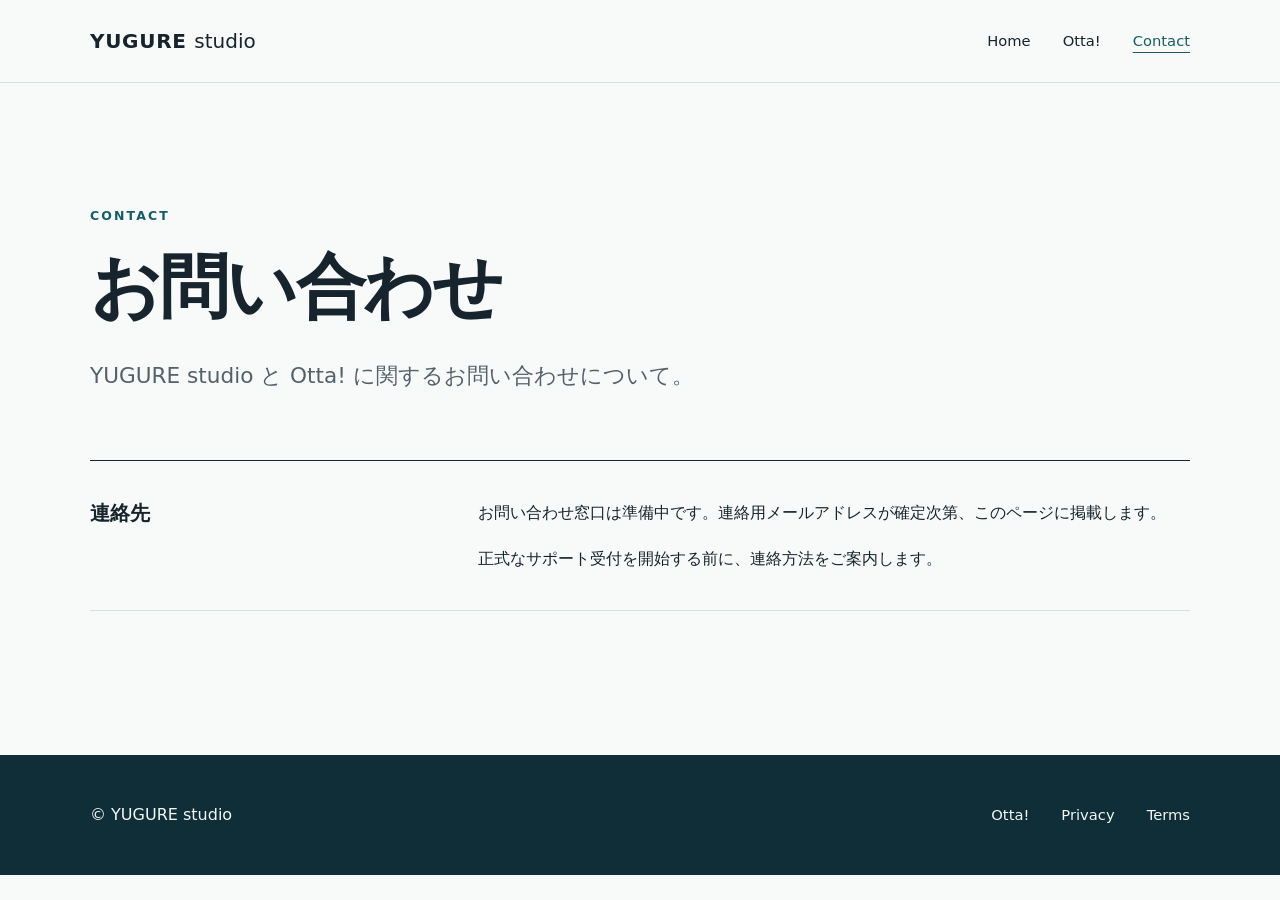
==== contact/index.html @ 0eb9c35b "Add files via upload" ====
<!doctype html>
<html lang="ja"><head><meta charset="utf-8"><meta name="viewport" content="width=device-width, initial-scale=1"><meta name="description" content="YUGURE studio へのお問い合わせ。"><title>お問い合わせ | YUGURE studio</title><link rel="icon" type="image/svg+xml" href="../assets/favicon.svg"><link rel="stylesheet" href="../assets/style.css"></head><body><a class="skip" href="#main">本文へ移動</a><header class="site-header"><div class="wrap header-inner"><a class="brand" href="../">YUGURE <span>studio</span></a><nav aria-label="メインメニュー"><a href="../">Home</a><a href="../apps/otta/">Otta!</a><a aria-current="page" href="./">Contact</a></nav></div></header><main id="main" class="wrap page"><p class="eyebrow">CONTACT</p><h1>お問い合わせ</h1><p class="page-lead">YUGURE studio と Otta! に関するお問い合わせについて。</p><div class="rule"></div><section class="content-grid"><h2>連絡先</h2><div><p>お問い合わせ窓口は準備中です。連絡用メールアドレスが確定次第、このページに掲載します。</p><p>正式なサポート受付を開始する前に、連絡方法をご案内します。</p></div></section></main><footer class="footer"><div class="wrap footer-inner"><span>© YUGURE studio</span><div><a href="../apps/otta/">Otta!</a><a href="../apps/otta/privacy/">Privacy</a><a href="../apps/otta/terms/">Terms</a></div></div></footer></body></html>
---- assets/style.css ----
:root{color-scheme:light;--ink:#17242d;--muted:#55616a;--line:#d7dfdf;--paper:#f8faf9;--accent:#185d65;--dark:#102e38}*{box-sizing:border-box}html{scroll-behavior:smooth}body{margin:0;background:var(--paper);color:var(--ink);font-family:system-ui,-apple-system,"Yu Gothic",Meiryo,sans-serif;font-size:1rem;line-height:1.85}a{color:inherit}a:focus-visible{outline:3px solid #f2a651;outline-offset:4px}.wrap{width:min(100% - 3rem,1100px);margin-inline:auto}.skip{position:absolute;left:1rem;top:-5rem;background:#fff;padding:.5rem 1rem;z-index:10}.skip:focus{top:1rem}.site-header{border-bottom:1px solid var(--line);background:rgba(248,250,249,.96)}.header-inner{min-height:82px;display:flex;align-items:center;justify-content:space-between;gap:2rem}.brand{text-decoration:none;font-size:1.25rem;font-weight:800;letter-spacing:.035em;white-space:nowrap}.brand span{font-weight:400;letter-spacing:0}.site-header nav,.footer-inner>div{display:flex;gap:clamp(.8rem,3vw,2rem);align-items:center}.site-header nav a,.footer a{text-decoration:none;font-size:.92rem}.site-header nav a:hover,.site-header nav a[aria-current],.footer a:hover{color:var(--accent);text-decoration:underline;text-underline-offset:.4em}.hero{padding-block:clamp(5rem,12vw,10rem) clamp(5rem,10vw,8rem)}.eyebrow{color:var(--accent);font-size:.78rem;font-weight:800;letter-spacing:.17em;line-height:1.5}.hero h1{font-size:clamp(2.35rem,6vw,5rem);line-height:1.35;letter-spacing:-.045em;margin:1.3rem 0 1.6rem}.lead,.page-lead{font-size:clamp(1.05rem,2vw,1.35rem);line-height:1.9;color:var(--muted);max-width:42rem}.button{display:inline-flex;align-items:center;gap:2rem;margin-top:2rem;padding:.8rem 1.5rem;background:var(--dark);color:white;text-decoration:none;font-weight:700;border-radius:4px}.button:hover{background:var(--accent)}.section{padding-bottom:clamp(5rem,10vw,9rem)}.section-heading{border-top:1px solid var(--ink);padding-top:1.4rem}.section-heading h2{font-size:clamp(2rem,4vw,3rem);margin:.2rem 0 2rem}.feature{display:grid;grid-template-columns:1fr 1fr;background:#e8f0ef;min-height:340px}.feature>div:first-child{padding:clamp(1.5rem,5vw,4rem)}.feature h3{font-size:clamp(1.4rem,2.5vw,2rem);line-height:1.45;margin:1rem 0}.feature p:not(.tag){color:var(--muted);max-width:34rem}.tag{display:inline-block;border:1px solid var(--accent);color:var(--accent);border-radius:2px;padding:.1rem .7rem;font-size:.8rem;font-weight:700}.text-link{font-weight:700;text-underline-offset:.3em}.motif{position:relative;overflow:hidden;background:#d7e6e5}.motif svg{position:absolute;inset:0;width:100%;height:100%;fill:none;stroke:var(--accent);stroke-width:2;stroke-dasharray:7 9}.route-dot{position:absolute;width:17px;height:17px;border:4px solid var(--accent);border-radius:50%;background:#fff;z-index:1}.route-dot.one{left:16%;top:69%}.route-dot.two{left:48%;top:47%}.route-dot.three{left:80%;top:25%}.page{padding-block:clamp(4rem,9vw,7rem) clamp(6rem,12vw,9rem);min-height:65vh}.page h1{font-size:clamp(2.3rem,5.5vw,4.5rem);line-height:1.3;letter-spacing:-.04em;margin:1rem 0}.rule{border-top:1px solid var(--ink);margin:4rem 0 0}.content-grid{display:grid;grid-template-columns:minmax(180px,1fr) minmax(0,2fr);gap:2rem;border-bottom:1px solid var(--line);padding:2.3rem 0}.content-grid h2,.legal h2{font-size:1.25rem;line-height:1.5;margin:0}.content-grid p:first-child{margin-top:0}.content-grid p:last-child{margin-bottom:0}.link-list{display:grid}.link-list a{display:flex;justify-content:space-between;border-bottom:1px solid var(--line);padding:.55rem 0;text-decoration:none;font-weight:700}.link-list a:first-child{padding-top:0}.link-list a:hover{color:var(--accent)}.legal{max-width:850px}.legal .page-lead{margin-bottom:2.5rem}.notice{border-left:4px solid var(--accent);padding:1.2rem 1.5rem;background:#e8f0ef;margin:2.5rem 0 4rem}.notice p{margin:.35rem 0 0}.legal section{border-top:1px solid var(--line);padding:2rem 0}.legal section p{color:var(--muted);margin:.8rem 0 0}.legal section a{text-underline-offset:.25em}.back{margin-top:3rem}.footer{background:var(--dark);color:#f1f7f6}.footer-inner{min-height:120px;display:flex;justify-content:space-between;align-items:center;gap:1.5rem}.footer a:hover{color:#a9dddd}@media(max-width:700px){.wrap{width:min(100% - 2rem,1100px)}.header-inner{min-height:72px;align-items:flex-start;flex-direction:column;justify-content:center;gap:.4rem;padding-block:.75rem}.site-header nav{gap:1.25rem}.feature,.content-grid{grid-template-columns:1fr}.motif{min-height:220px}.content-grid{gap:.8rem}.footer-inner{padding-block:2rem;align-items:flex-start;flex-direction:column;min-height:0}.hero{padding-top:5rem}}@media(prefers-reduced-motion:reduce){html{scroll-behavior:auto}}
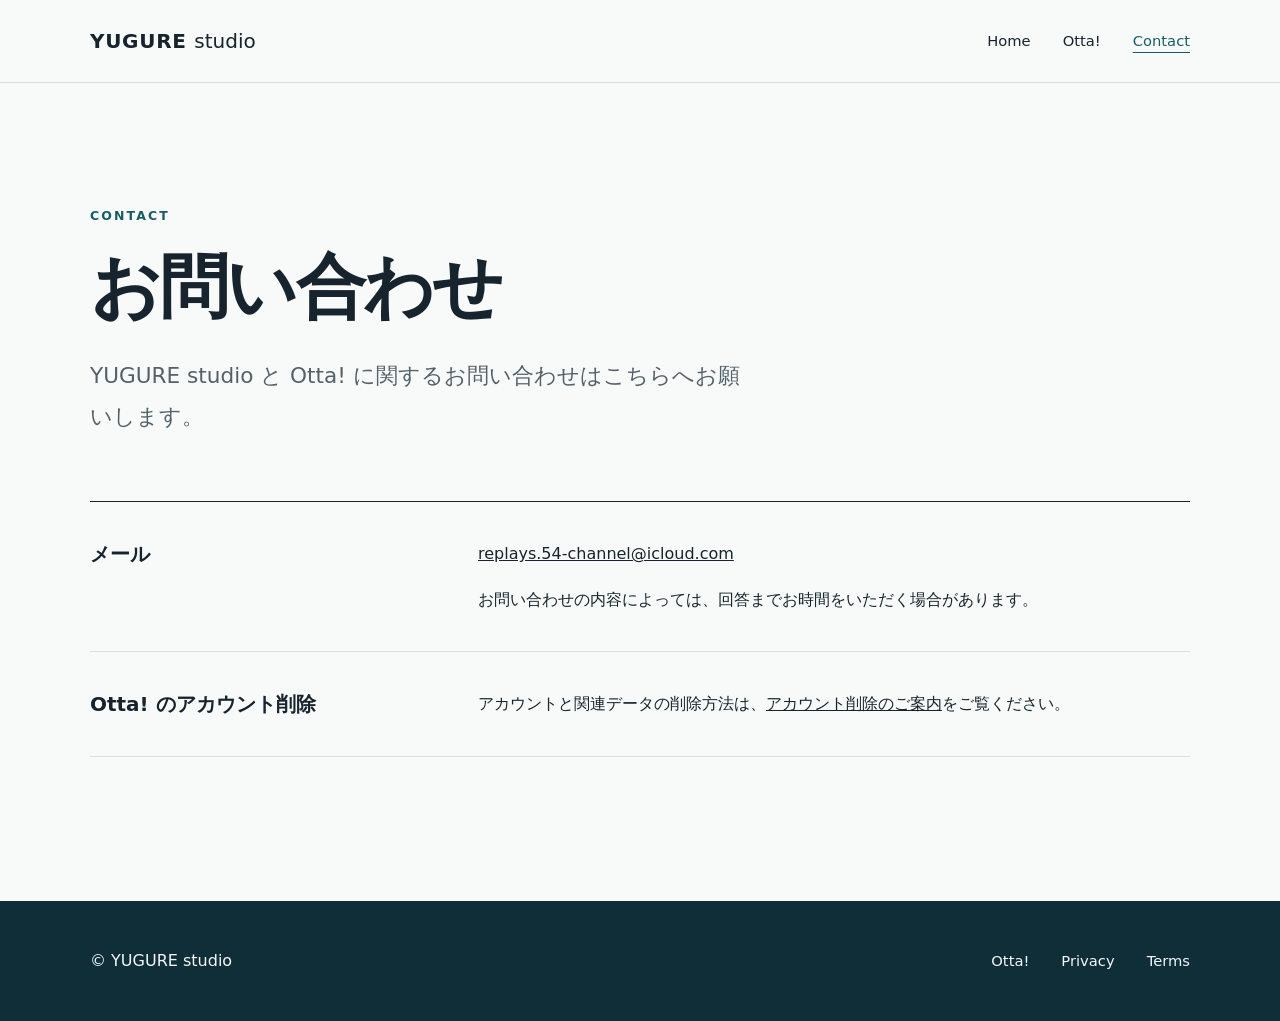
==== commit aa60763d: "Add files via upload" ====
--- a/contact/index.html
+++ b/contact/index.html
@@ -1,2 +1,8 @@
 <!doctype html>
-<html lang="ja"><head><meta charset="utf-8"><meta name="viewport" content="width=device-width, initial-scale=1"><meta name="description" content="YUGURE studio へのお問い合わせ。"><title>お問い合わせ | YUGURE studio</title><link rel="icon" type="image/svg+xml" href="../assets/favicon.svg"><link rel="stylesheet" href="../assets/style.css"></head><body><a class="skip" href="#main">本文へ移動</a><header class="site-header"><div class="wrap header-inner"><a class="brand" href="../">YUGURE <span>studio</span></a><nav aria-label="メインメニュー"><a href="../">Home</a><a href="../apps/otta/">Otta!</a><a aria-current="page" href="./">Contact</a></nav></div></header><main id="main" class="wrap page"><p class="eyebrow">CONTACT</p><h1>お問い合わせ</h1><p class="page-lead">YUGURE studio と Otta! に関するお問い合わせについて。</p><div class="rule"></div><section class="content-grid"><h2>連絡先</h2><div><p>お問い合わせ窓口は準備中です。連絡用メールアドレスが確定次第、このページに掲載します。</p><p>正式なサポート受付を開始する前に、連絡方法をご案内します。</p></div></section></main><footer class="footer"><div class="wrap footer-inner"><span>© YUGURE studio</span><div><a href="../apps/otta/">Otta!</a><a href="../apps/otta/privacy/">Privacy</a><a href="../apps/otta/terms/">Terms</a></div></div></footer></body></html>
+<html lang="ja">
+<head><meta charset="utf-8"><meta name="viewport" content="width=device-width, initial-scale=1"><meta name="description" content="YUGURE studio と Otta! へのお問い合わせ。"><title>お問い合わせ | YUGURE studio</title><link rel="icon" type="image/svg+xml" href="../assets/favicon.svg"><link rel="stylesheet" href="../assets/style.css"></head>
+<body><a class="skip" href="#main">本文へ移動</a><header class="site-header"><div class="wrap header-inner"><a class="brand" href="../">YUGURE <span>studio</span></a><nav aria-label="メインメニュー"><a href="../">Home</a><a href="../apps/otta/">Otta!</a><a aria-current="page" href="./">Contact</a></nav></div></header>
+<main id="main" class="wrap page"><p class="eyebrow">CONTACT</p><h1>お問い合わせ</h1><p class="page-lead">YUGURE studio と Otta! に関するお問い合わせはこちらへお願いします。</p><div class="rule"></div>
+<section class="content-grid"><h2>メール</h2><div><p><a href="mailto:replays.54-channel@icloud.com">replays.54-channel@icloud.com</a></p><p>お問い合わせの内容によっては、回答までお時間をいただく場合があります。</p></div></section>
+<section class="content-grid"><h2>Otta! のアカウント削除</h2><div><p>アカウントと関連データの削除方法は、<a href="../apps/otta/account-deletion/">アカウント削除のご案内</a>をご覧ください。</p></div></section>
+</main><footer class="footer"><div class="wrap footer-inner"><span>© YUGURE studio</span><div><a href="../apps/otta/">Otta!</a><a href="../apps/otta/privacy/">Privacy</a><a href="../apps/otta/terms/">Terms</a></div></div></footer></body></html>
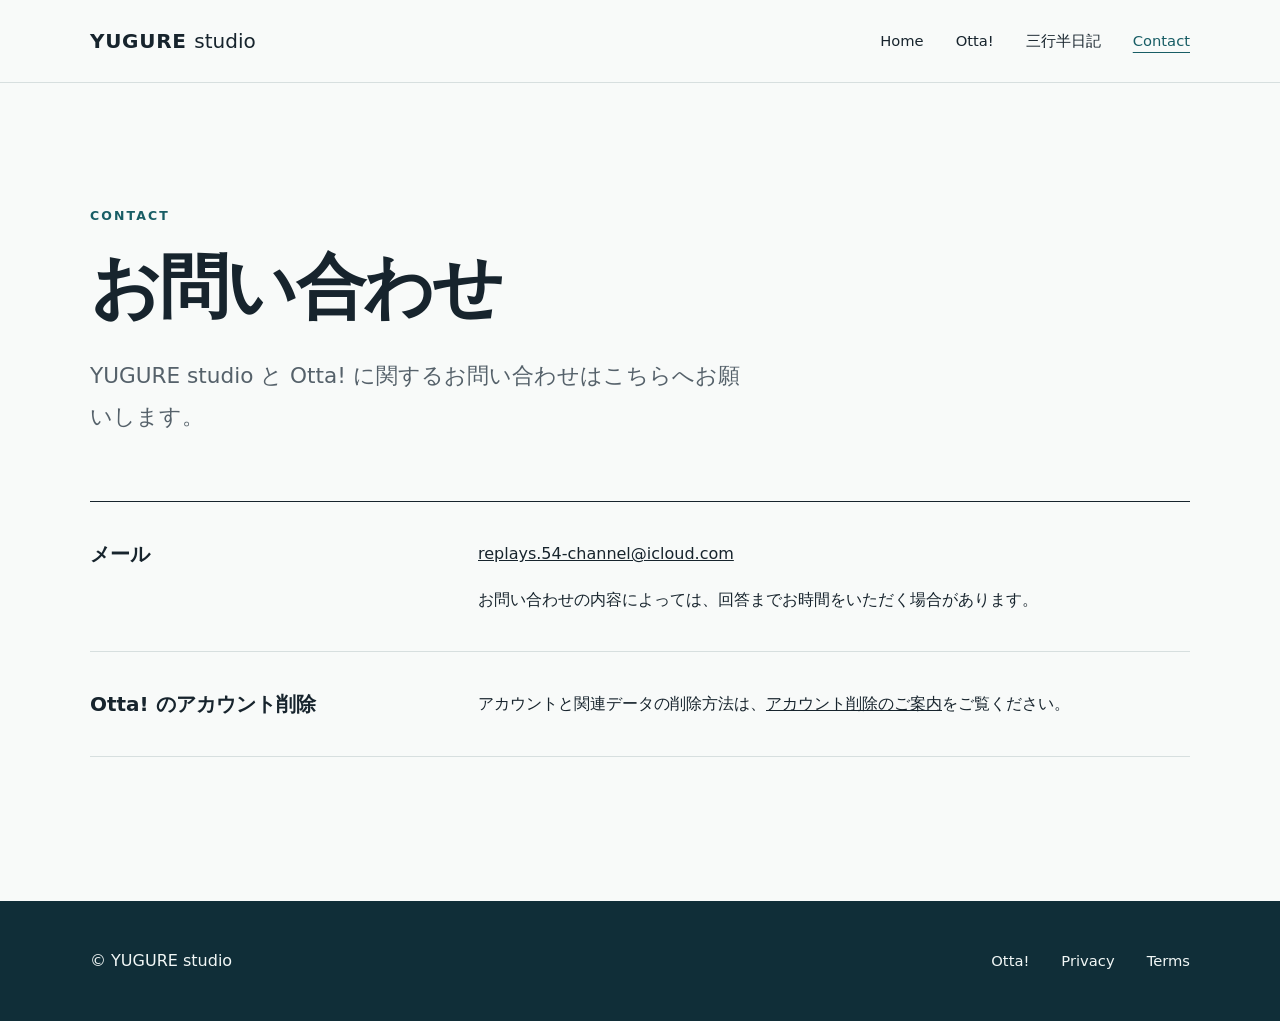
==== commit 6e949988: "Align navigation across public pages" ====
--- a/contact/index.html
+++ b/contact/index.html
@@ -1,8 +1,8 @@
 <!doctype html>
-<html lang="ja">
-<head><meta charset="utf-8"><meta name="viewport" content="width=device-width, initial-scale=1"><meta name="description" content="YUGURE studio と Otta! へのお問い合わせ。"><title>お問い合わせ | YUGURE studio</title><link rel="icon" type="image/svg+xml" href="../assets/favicon.svg"><link rel="stylesheet" href="../assets/style.css"></head>
-<body><a class="skip" href="#main">本文へ移動</a><header class="site-header"><div class="wrap header-inner"><a class="brand" href="../">YUGURE <span>studio</span></a><nav aria-label="メインメニュー"><a href="../">Home</a><a href="../apps/otta/">Otta!</a><a aria-current="page" href="./">Contact</a></nav></div></header>
+<html lang="ja"><head><meta charset="utf-8"><meta name="viewport" content="width=device-width, initial-scale=1"><meta name="description" content="YUGURE studio と Otta! へのお問い合わせ。"><title>お問い合わせ | YUGURE studio</title><link rel="icon" type="image/svg+xml" href="../assets/favicon.svg"><link rel="stylesheet" href="../assets/style.css"></head>
+<body><a class="skip" href="#main">本文へ移動</a><header class="site-header"><div class="wrap header-inner"><a class="brand" href="../">YUGURE <span>studio</span></a><nav aria-label="メインメニュー"><a href="/">Home</a><a href="/apps/otta/">Otta!</a><a href="/apps/mikudari/">三行半日記</a><a aria-current="page" href="/contact/">Contact</a></nav></div></header>
 <main id="main" class="wrap page"><p class="eyebrow">CONTACT</p><h1>お問い合わせ</h1><p class="page-lead">YUGURE studio と Otta! に関するお問い合わせはこちらへお願いします。</p><div class="rule"></div>
 <section class="content-grid"><h2>メール</h2><div><p><a href="mailto:replays.54-channel@icloud.com">replays.54-channel@icloud.com</a></p><p>お問い合わせの内容によっては、回答までお時間をいただく場合があります。</p></div></section>
 <section class="content-grid"><h2>Otta! のアカウント削除</h2><div><p>アカウントと関連データの削除方法は、<a href="../apps/otta/account-deletion/">アカウント削除のご案内</a>をご覧ください。</p></div></section>
-</main><footer class="footer"><div class="wrap footer-inner"><span>© YUGURE studio</span><div><a href="../apps/otta/">Otta!</a><a href="../apps/otta/privacy/">Privacy</a><a href="../apps/otta/terms/">Terms</a></div></div></footer></body></html>
+</main><footer class="footer"><div class="wrap footer-inner"><span>© YUGURE studio</span><div><a href="../apps/otta/">Otta!</a><a href="../apps/otta/privacy/">Privacy</a><a href="../apps/otta/terms/">Terms</a></div></div></footer>
+</body></html>
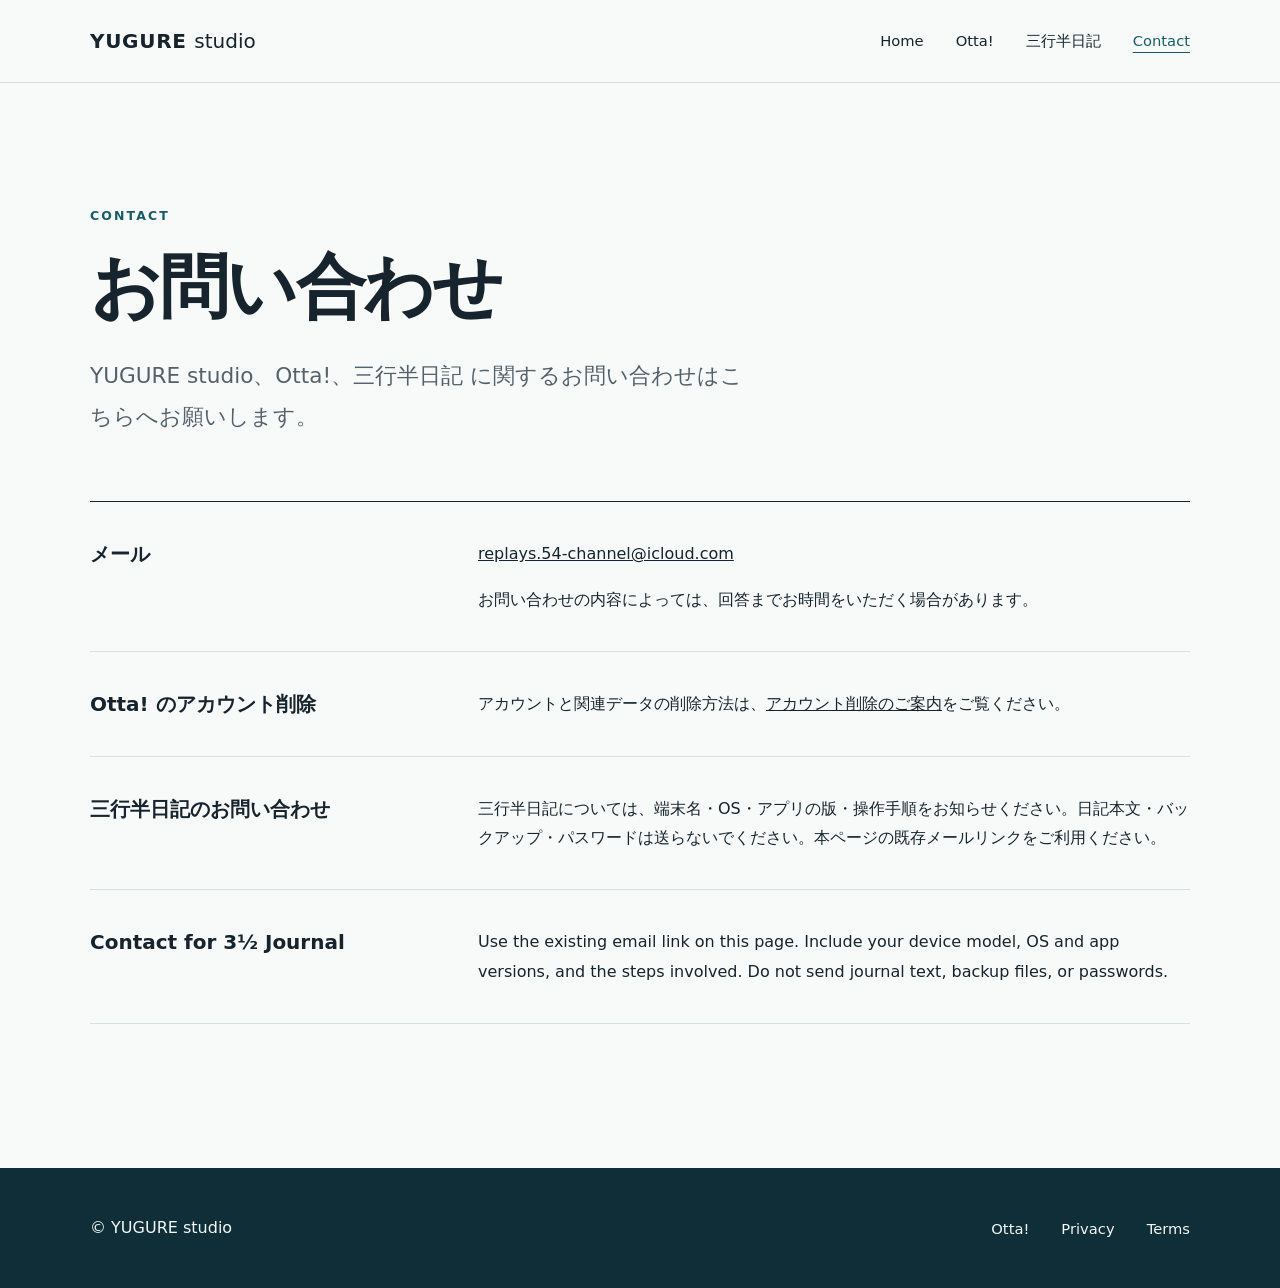
==== commit dd107388: "Add MIKUDARI bilingual support and English iOS privacy guidance" ====
--- a/contact/index.html
+++ b/contact/index.html
@@ -1,8 +1,10 @@
 <!doctype html>
-<html lang="ja"><head><meta charset="utf-8"><meta name="viewport" content="width=device-width, initial-scale=1"><meta name="description" content="YUGURE studio と Otta! へのお問い合わせ。"><title>お問い合わせ | YUGURE studio</title><link rel="icon" type="image/svg+xml" href="../assets/favicon.svg"><link rel="stylesheet" href="../assets/style.css"></head>
+<html lang="ja"><head><meta charset="utf-8"><meta name="viewport" content="width=device-width, initial-scale=1"><meta name="description" content="YUGURE studio、Otta!、三行半日記 へのお問い合わせ。"><title>お問い合わせ | YUGURE studio</title><link rel="icon" type="image/svg+xml" href="../assets/favicon.svg"><link rel="stylesheet" href="../assets/style.css"></head>
 <body><a class="skip" href="#main">本文へ移動</a><header class="site-header"><div class="wrap header-inner"><a class="brand" href="../">YUGURE <span>studio</span></a><nav aria-label="メインメニュー"><a href="/">Home</a><a href="/apps/otta/">Otta!</a><a href="/apps/mikudari/">三行半日記</a><a aria-current="page" href="/contact/">Contact</a></nav></div></header>
-<main id="main" class="wrap page"><p class="eyebrow">CONTACT</p><h1>お問い合わせ</h1><p class="page-lead">YUGURE studio と Otta! に関するお問い合わせはこちらへお願いします。</p><div class="rule"></div>
+<main id="main" class="wrap page"><p class="eyebrow">CONTACT</p><h1>お問い合わせ</h1><p class="page-lead">YUGURE studio、Otta!、三行半日記 に関するお問い合わせはこちらへお願いします。</p><div class="rule"></div>
 <section class="content-grid"><h2>メール</h2><div><p><a href="mailto:replays.54-channel@icloud.com">replays.54-channel@icloud.com</a></p><p>お問い合わせの内容によっては、回答までお時間をいただく場合があります。</p></div></section>
 <section class="content-grid"><h2>Otta! のアカウント削除</h2><div><p>アカウントと関連データの削除方法は、<a href="../apps/otta/account-deletion/">アカウント削除のご案内</a>をご覧ください。</p></div></section>
+<section id="mikudari-contact-ja" lang="ja" class="content-grid"><h2>三行半日記のお問い合わせ</h2><div><p>三行半日記については、端末名・OS・アプリの版・操作手順をお知らせください。日記本文・バックアップ・パスワードは送らないでください。本ページの既存メールリンクをご利用ください。</p></div></section>
+<section id="mikudari-contact-en" lang="en" class="content-grid"><h2>Contact for 3½ Journal</h2><div><p>Use the existing email link on this page. Include your device model, OS and app versions, and the steps involved. Do not send journal text, backup files, or passwords.</p></div></section>
 </main><footer class="footer"><div class="wrap footer-inner"><span>© YUGURE studio</span><div><a href="../apps/otta/">Otta!</a><a href="../apps/otta/privacy/">Privacy</a><a href="../apps/otta/terms/">Terms</a></div></div></footer>
 </body></html>
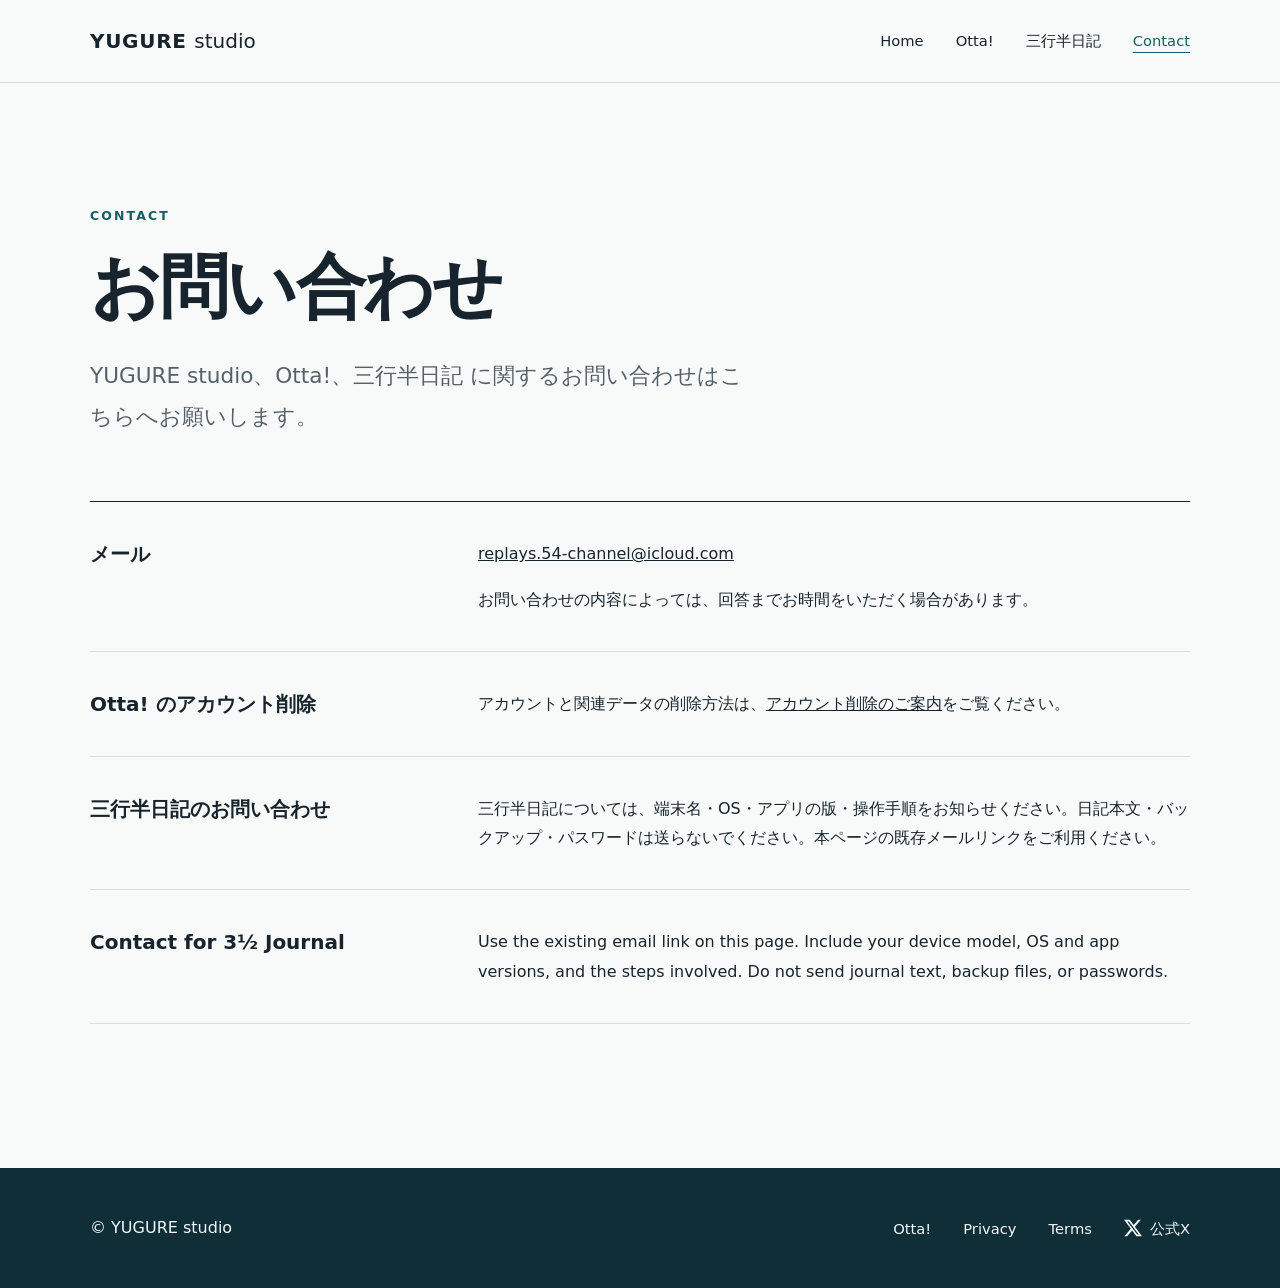
==== commit 47fab2c1: "Add official X link to shared site footers" ====
--- a/contact/index.html
+++ b/contact/index.html
@@ -6,5 +6,5 @@
 <section class="content-grid"><h2>Otta! のアカウント削除</h2><div><p>アカウントと関連データの削除方法は、<a href="../apps/otta/account-deletion/">アカウント削除のご案内</a>をご覧ください。</p></div></section>
 <section id="mikudari-contact-ja" lang="ja" class="content-grid"><h2>三行半日記のお問い合わせ</h2><div><p>三行半日記については、端末名・OS・アプリの版・操作手順をお知らせください。日記本文・バックアップ・パスワードは送らないでください。本ページの既存メールリンクをご利用ください。</p></div></section>
 <section id="mikudari-contact-en" lang="en" class="content-grid"><h2>Contact for 3½ Journal</h2><div><p>Use the existing email link on this page. Include your device model, OS and app versions, and the steps involved. Do not send journal text, backup files, or passwords.</p></div></section>
-</main><footer class="footer"><div class="wrap footer-inner"><span>© YUGURE studio</span><div><a href="../apps/otta/">Otta!</a><a href="../apps/otta/privacy/">Privacy</a><a href="../apps/otta/terms/">Terms</a></div></div></footer>
+</main><footer class="footer"><div class="wrap footer-inner"><span>© YUGURE studio</span><div><a href="../apps/otta/">Otta!</a><a href="../apps/otta/privacy/">Privacy</a><a href="../apps/otta/terms/">Terms</a><a class="social-link" href="https://x.com/YUGUREStudio" aria-label="YUGURE Studio公式X（@YUGUREStudio）"><svg aria-hidden="true" focusable="false" viewBox="0 0 24 24" width="18" height="18"><path fill="currentColor" d="M18.901 1.153h3.68l-8.04 9.19L24 22.846h-7.406l-5.8-7.584-6.64 7.584H.47l8.6-9.835L0 1.154h7.594l5.243 6.932 6.064-6.933Zm-1.29 19.49h2.039L6.487 3.24H4.3l13.31 17.403Z"/></svg><span>公式X</span></a></div></div></footer>
 </body></html>
--- a/assets/style.css
+++ b/assets/style.css
@@ -1 +1,3 @@
 :root{color-scheme:light;--ink:#17242d;--muted:#55616a;--line:#d7dfdf;--paper:#f8faf9;--accent:#185d65;--dark:#102e38}*{box-sizing:border-box}html{scroll-behavior:smooth}body{margin:0;background:var(--paper);color:var(--ink);font-family:system-ui,-apple-system,"Yu Gothic",Meiryo,sans-serif;font-size:1rem;line-height:1.85}a{color:inherit}a:focus-visible{outline:3px solid #f2a651;outline-offset:4px}.wrap{width:min(100% - 3rem,1100px);margin-inline:auto}.skip{position:absolute;left:1rem;top:-5rem;background:#fff;padding:.5rem 1rem;z-index:10}.skip:focus{top:1rem}.site-header{border-bottom:1px solid var(--line);background:rgba(248,250,249,.96)}.header-inner{min-height:82px;display:flex;align-items:center;justify-content:space-between;gap:2rem}.brand{text-decoration:none;font-size:1.25rem;font-weight:800;letter-spacing:.035em;white-space:nowrap}.brand span{font-weight:400;letter-spacing:0}.site-header nav,.footer-inner>div{display:flex;gap:clamp(.8rem,3vw,2rem);align-items:center}.site-header nav a,.footer a{text-decoration:none;font-size:.92rem}.site-header nav a:hover,.site-header nav a[aria-current],.footer a:hover{color:var(--accent);text-decoration:underline;text-underline-offset:.4em}.hero{padding-block:clamp(5rem,12vw,10rem) clamp(5rem,10vw,8rem)}.eyebrow{color:var(--accent);font-size:.78rem;font-weight:800;letter-spacing:.17em;line-height:1.5}.hero h1{font-size:clamp(2.35rem,6vw,5rem);line-height:1.35;letter-spacing:-.045em;margin:1.3rem 0 1.6rem}.lead,.page-lead{font-size:clamp(1.05rem,2vw,1.35rem);line-height:1.9;color:var(--muted);max-width:42rem}.button{display:inline-flex;align-items:center;gap:2rem;margin-top:2rem;padding:.8rem 1.5rem;background:var(--dark);color:white;text-decoration:none;font-weight:700;border-radius:4px}.button:hover{background:var(--accent)}.section{padding-bottom:clamp(5rem,10vw,9rem)}.section-heading{border-top:1px solid var(--ink);padding-top:1.4rem}.section-heading h2{font-size:clamp(2rem,4vw,3rem);margin:.2rem 0 2rem}.feature{display:grid;grid-template-columns:1fr 1fr;background:#e8f0ef;min-height:340px}.feature>div:first-child{padding:clamp(1.5rem,5vw,4rem)}.feature h3{font-size:clamp(1.4rem,2.5vw,2rem);line-height:1.45;margin:1rem 0}.feature p:not(.tag){color:var(--muted);max-width:34rem}.tag{display:inline-block;border:1px solid var(--accent);color:var(--accent);border-radius:2px;padding:.1rem .7rem;font-size:.8rem;font-weight:700}.text-link{font-weight:700;text-underline-offset:.3em}.motif{position:relative;overflow:hidden;background:#d7e6e5}.motif svg{position:absolute;inset:0;width:100%;height:100%;fill:none;stroke:var(--accent);stroke-width:2;stroke-dasharray:7 9}.route-dot{position:absolute;width:17px;height:17px;border:4px solid var(--accent);border-radius:50%;background:#fff;z-index:1}.route-dot.one{left:16%;top:69%}.route-dot.two{left:48%;top:47%}.route-dot.three{left:80%;top:25%}.page{padding-block:clamp(4rem,9vw,7rem) clamp(6rem,12vw,9rem);min-height:65vh}.page h1{font-size:clamp(2.3rem,5.5vw,4.5rem);line-height:1.3;letter-spacing:-.04em;margin:1rem 0}.rule{border-top:1px solid var(--ink);margin:4rem 0 0}.content-grid{display:grid;grid-template-columns:minmax(180px,1fr) minmax(0,2fr);gap:2rem;border-bottom:1px solid var(--line);padding:2.3rem 0}.content-grid h2,.legal h2{font-size:1.25rem;line-height:1.5;margin:0}.content-grid p:first-child{margin-top:0}.content-grid p:last-child{margin-bottom:0}.link-list{display:grid}.link-list a{display:flex;justify-content:space-between;border-bottom:1px solid var(--line);padding:.55rem 0;text-decoration:none;font-weight:700}.link-list a:first-child{padding-top:0}.link-list a:hover{color:var(--accent)}.legal{max-width:850px}.legal .page-lead{margin-bottom:2.5rem}.notice{border-left:4px solid var(--accent);padding:1.2rem 1.5rem;background:#e8f0ef;margin:2.5rem 0 4rem}.notice p{margin:.35rem 0 0}.legal section{border-top:1px solid var(--line);padding:2rem 0}.legal section p{color:var(--muted);margin:.8rem 0 0}.legal section a{text-underline-offset:.25em}.back{margin-top:3rem}.footer{background:var(--dark);color:#f1f7f6}.footer-inner{min-height:120px;display:flex;justify-content:space-between;align-items:center;gap:1.5rem}.footer a:hover{color:#a9dddd}@media(max-width:700px){.wrap{width:min(100% - 2rem,1100px)}.header-inner{min-height:72px;align-items:flex-start;flex-direction:column;justify-content:center;gap:.4rem;padding-block:.75rem}.site-header nav{gap:1.25rem}.feature,.content-grid{grid-template-columns:1fr}.motif{min-height:220px}.content-grid{gap:.8rem}.footer-inner{padding-block:2rem;align-items:flex-start;flex-direction:column;min-height:0}.hero{padding-top:5rem}}@media(prefers-reduced-motion:reduce){html{scroll-behavior:auto}}
+
+.footer-inner>div{flex-wrap:wrap}.footer .social-link{display:inline-flex;align-items:center;gap:.5rem;min-height:44px}.social-link svg{flex:none}
